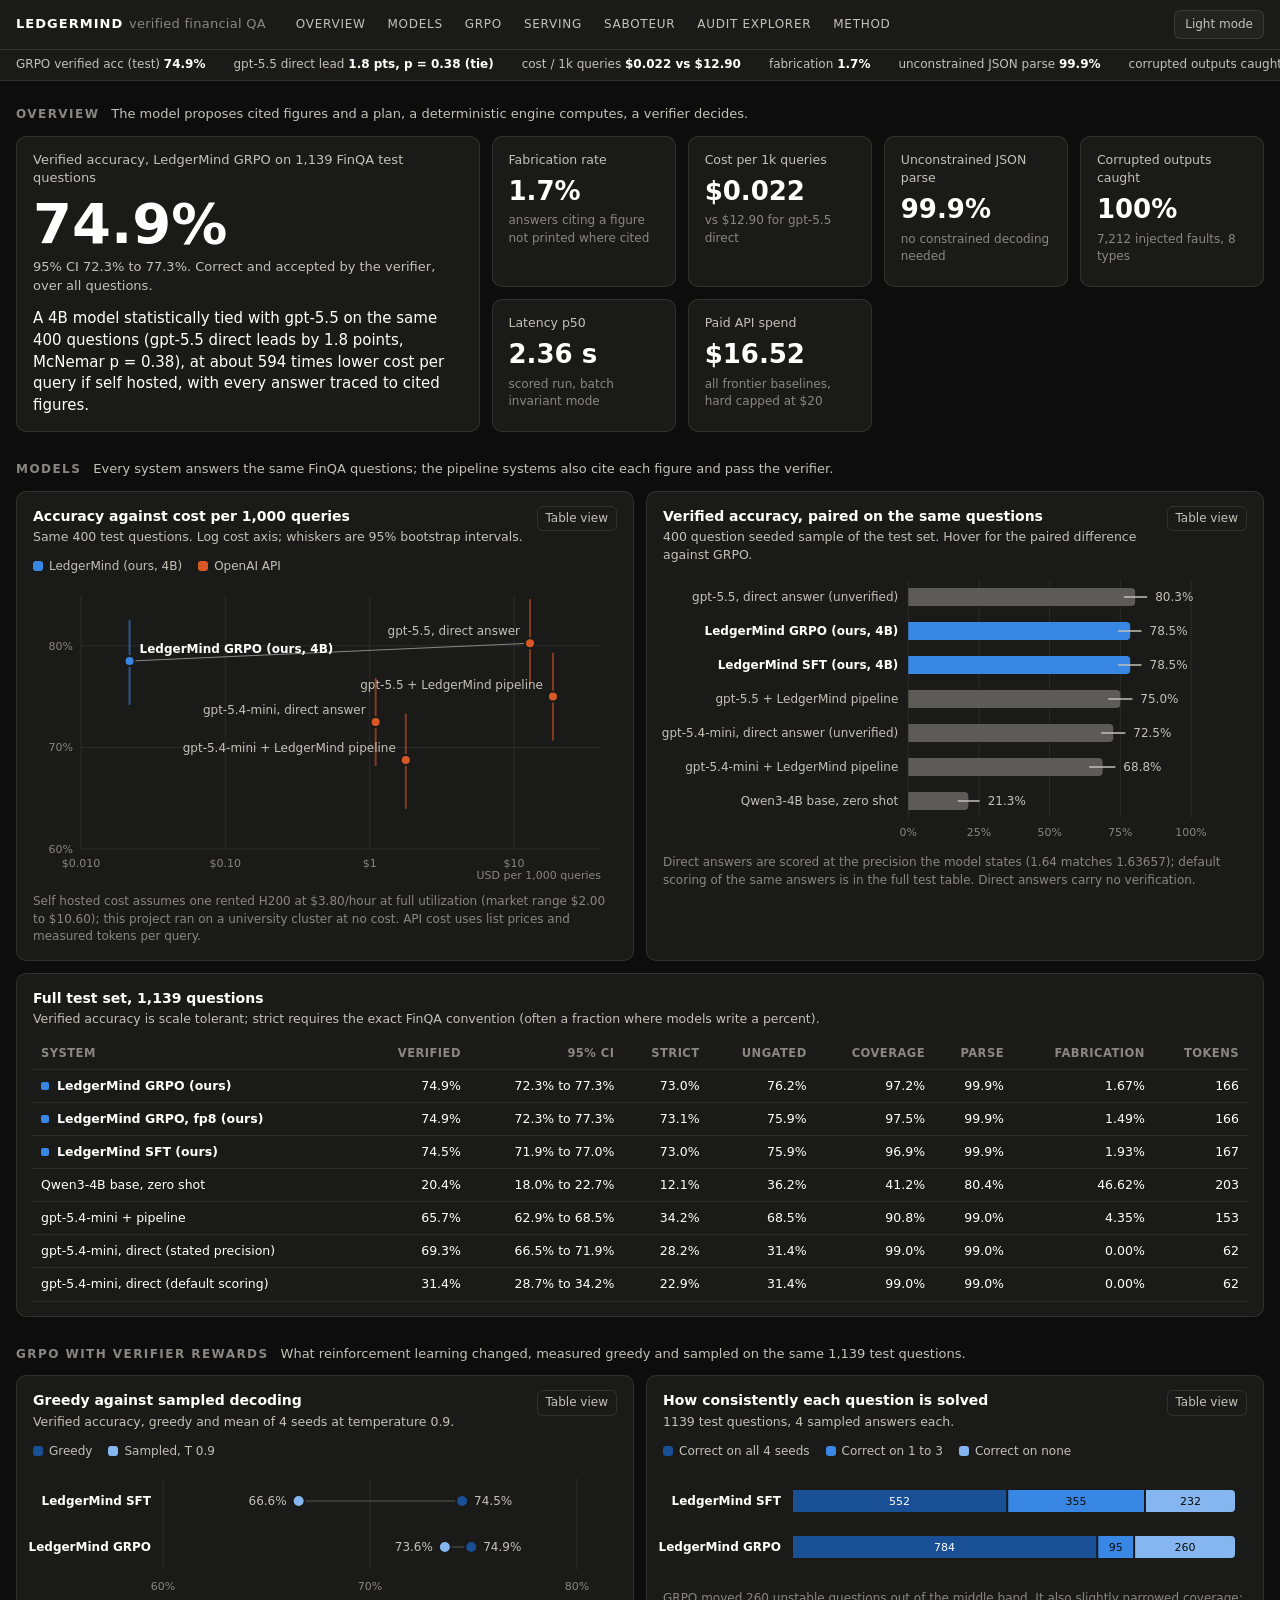
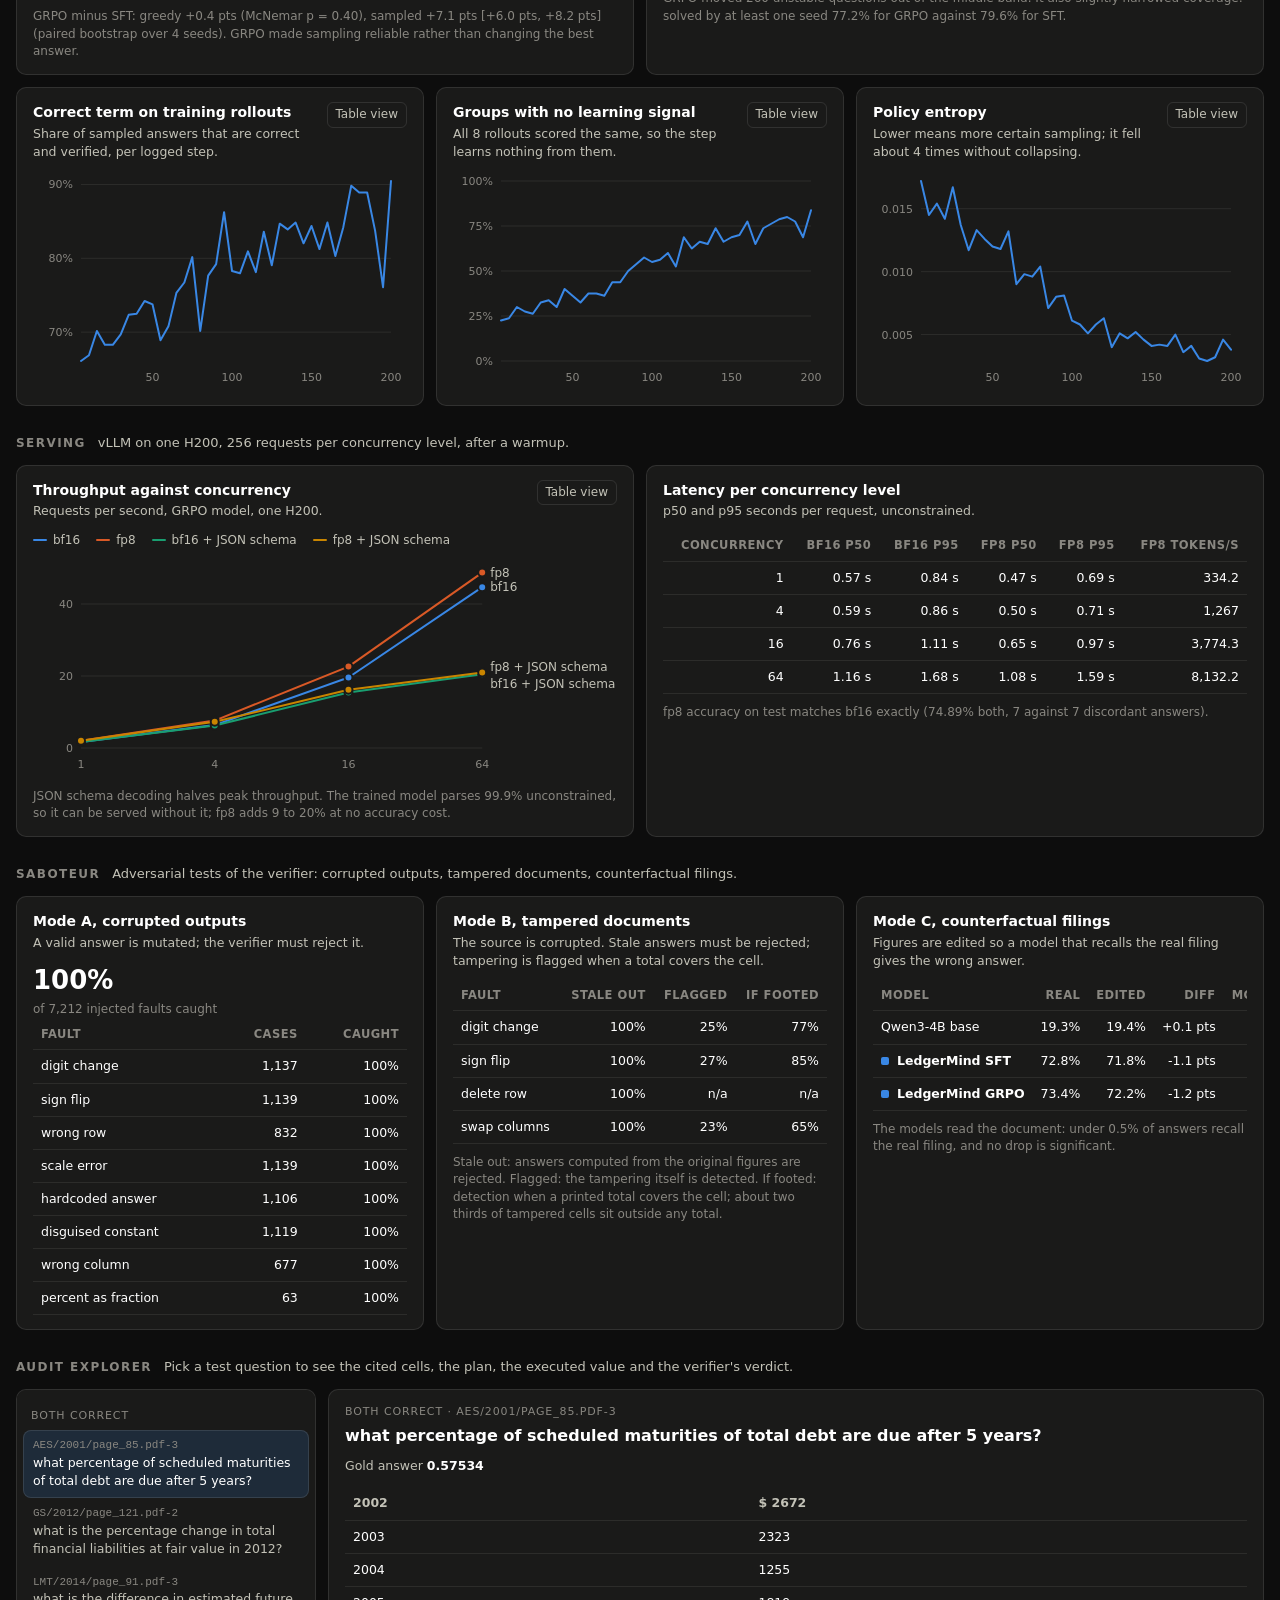
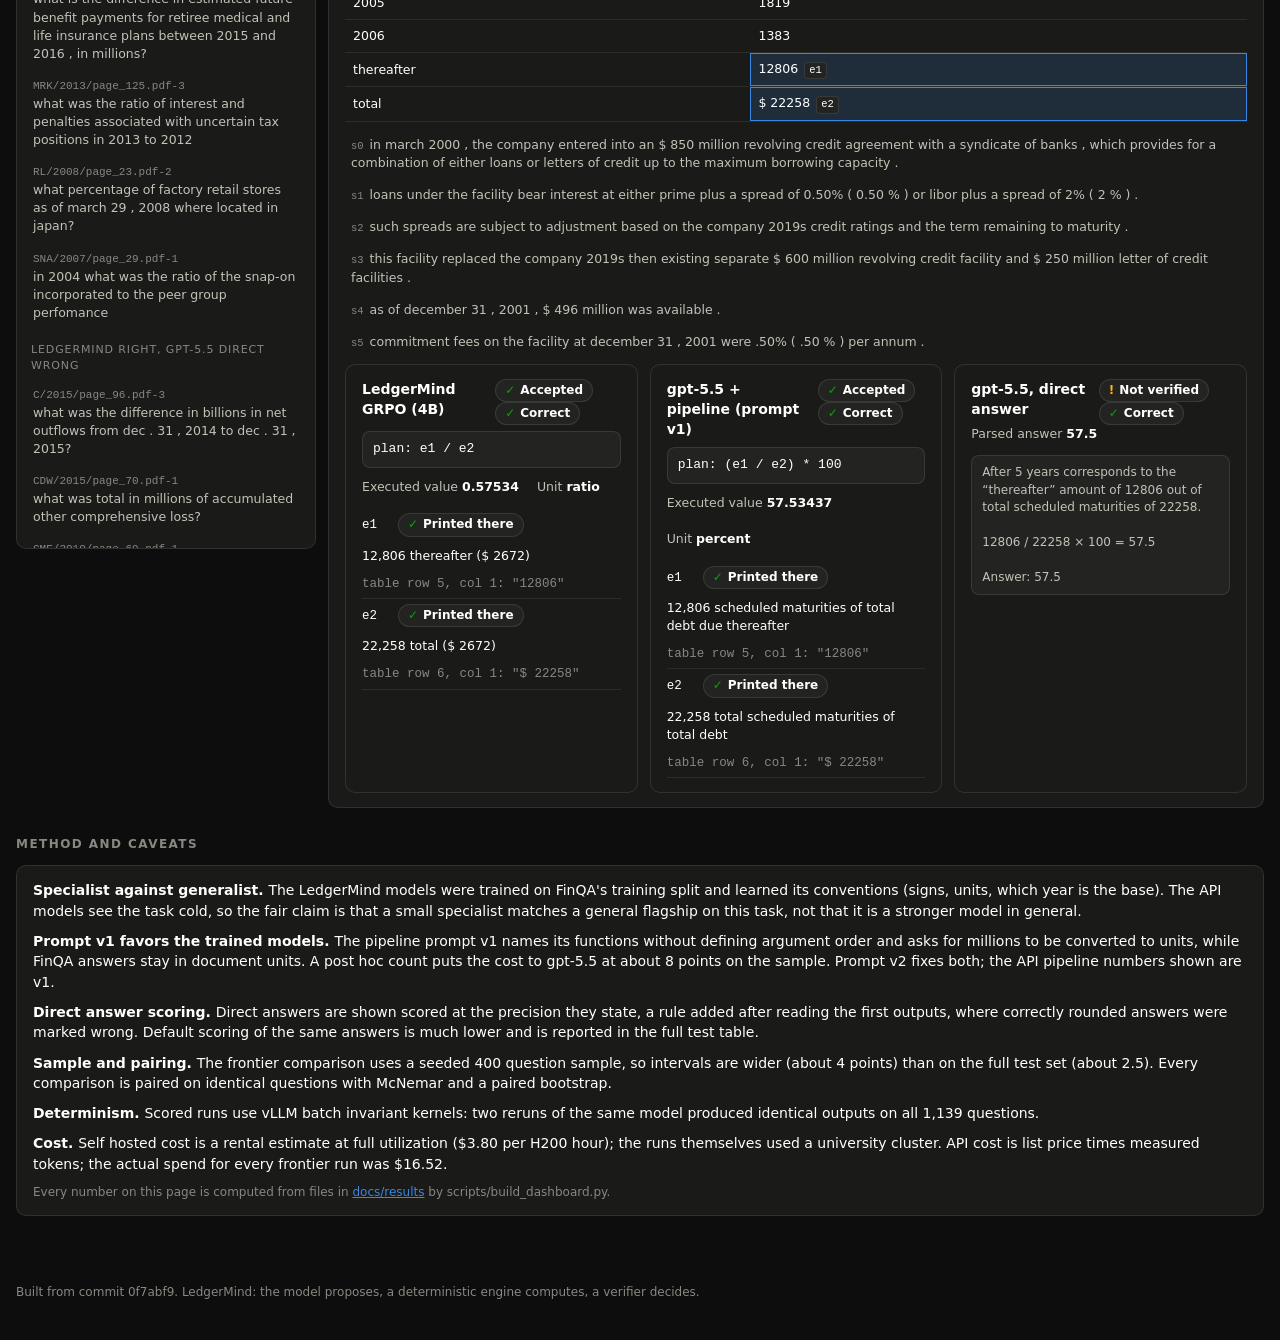
==== docs/index.html @ c59d1a7d "Add a results dashboard with an audit explorer, built from docs/results" ====
<!doctype html>
<html lang="en" data-theme="dark">
<head>
  <meta charset="utf-8">
  <meta name="viewport" content="width=device-width, initial-scale=1">
  <title>LedgerMind Results</title>
  <meta name="description" content="A 4B model that proposes, a deterministic engine that computes, and a verifier that decides every number. Results on FinQA.">
  <link rel="stylesheet" href="dashboard/style.css">
  <script>
    try {
      const saved = localStorage.getItem("ledgermind-theme");
      if (saved === "light" || saved === "dark") document.documentElement.dataset.theme = saved;
    } catch (e) { /* storage unavailable: keep the default */ }
  </script>
</head>
<body>
  <header class="topbar">
    <div class="topbar-inner">
      <div class="brand">LEDGERMIND <span>verified financial QA</span></div>
      <nav class="nav" aria-label="Sections">
        <a href="#overview">Overview</a>
        <a href="#models">Models</a>
        <a href="#rl">GRPO</a>
        <a href="#serving">Serving</a>
        <a href="#saboteur">Saboteur</a>
        <a href="#explorer">Audit explorer</a>
        <a href="#method">Method</a>
      </nav>
      <button class="theme-toggle" id="theme-toggle" type="button">Light mode</button>
    </div>
    <div class="ticker"><div class="ticker-inner" id="ticker"></div></div>
  </header>

  <main>
    <section id="overview">
      <div class="section-head"><h2>Overview</h2>
        <p>The model proposes cited figures and a plan, a deterministic engine computes, a verifier decides.</p></div>
      <div class="hero">
        <div class="panel" id="hero"></div>
        <div class="grid kpis" id="kpis"></div>
      </div>
    </section>

    <section id="models">
      <div class="section-head"><h2>Models</h2>
        <p id="models-sub"></p></div>
      <div class="grid two">
        <div class="panel" id="panel-scatter"></div>
        <div class="panel" id="panel-bars"></div>
      </div>
      <div class="panel" id="panel-fulltest" style="margin-top:12px"></div>
    </section>

    <section id="rl">
      <div class="section-head"><h2>GRPO with verifier rewards</h2>
        <p>What reinforcement learning changed, measured greedy and sampled on the same 1,139 test questions.</p></div>
      <div class="grid two">
        <div class="panel" id="panel-sharpen"></div>
        <div class="panel" id="panel-consistency"></div>
      </div>
      <div class="grid three" style="margin-top:12px" id="training-multiples"></div>
    </section>

    <section id="serving">
      <div class="section-head"><h2>Serving</h2>
        <p>vLLM on one H200, 256 requests per concurrency level, after a warmup.</p></div>
      <div class="grid two">
        <div class="panel" id="panel-throughput"></div>
        <div class="panel" id="panel-latency"></div>
      </div>
    </section>

    <section id="saboteur">
      <div class="section-head"><h2>Saboteur</h2>
        <p>Adversarial tests of the verifier: corrupted outputs, tampered documents, counterfactual filings.</p></div>
      <div class="grid three" id="saboteur-panels"></div>
    </section>

    <section id="explorer">
      <div class="section-head"><h2>Audit explorer</h2>
        <p>Pick a test question to see the cited cells, the plan, the executed value and the verifier's verdict.</p></div>
      <div class="explorer">
        <div class="panel q-list" id="q-list" role="listbox" aria-label="Questions"></div>
        <div class="panel" id="q-detail"></div>
      </div>
    </section>

    <section id="method">
      <div class="section-head"><h2>Method and caveats</h2></div>
      <div class="panel" id="method-notes"></div>
    </section>
  </main>

  <div class="footer" id="footer"></div>
  <div class="tooltip" id="tooltip" role="status"></div>
  <script src="dashboard/app.js"></script>
</body>
</html>
---- docs/dashboard/style.css ----
/* LedgerMind results terminal. Colors are role tokens from the validated reference palette
   (dark and light are stepped separately, not flipped). */
:root {
  color-scheme: dark;
  --page: #0d0d0d;
  --surface-1: #1a1a19;
  --surface-2: #232321;
  --text-primary: #ffffff;
  --text-secondary: #c3c2b7;
  --text-muted: #898781;
  --grid: #2c2c2a;
  --axis: #383835;
  --border: rgba(255, 255, 255, 0.1);
  --series-1: #3987e5;
  --series-2: #d95926;
  --series-3: #199e70;
  --series-4: #c98500;
  --deemph: #5c5b57;
  --wash-1: rgba(57, 135, 229, 0.16);
  --good: #0ca30c;
  --critical: #d03b3b;
  --warning: #fab219;
  --ord-1: #184f95;
  --ord-2: #3987e5;
  --ord-3: #86b6ef;
  --font: system-ui, -apple-system, "Segoe UI", sans-serif;
  --mono: ui-monospace, "SF Mono", Menlo, Consolas, monospace;
}
@media (prefers-color-scheme: light) {
  :root:where(:not([data-theme="dark"])) {
    color-scheme: light;
    --page: #f9f9f7;
    --surface-1: #fcfcfb;
    --surface-2: #f3f2ee;
    --text-primary: #0b0b0b;
    --text-secondary: #52514e;
    --text-muted: #898781;
    --grid: #e1e0d9;
    --axis: #c3c2b7;
    --border: rgba(11, 11, 11, 0.1);
    --series-1: #2a78d6;
    --series-2: #eb6834;
    --series-3: #1baf7a;
    --series-4: #eda100;
    --deemph: #b4b2aa;
    --wash-1: rgba(42, 120, 214, 0.14);
    --ord-1: #184f95;
    --ord-2: #2a78d6;
    --ord-3: #86b6ef;
  }
}
:root[data-theme="light"] {
  color-scheme: light;
  --page: #f9f9f7;
  --surface-1: #fcfcfb;
  --surface-2: #f3f2ee;
  --text-primary: #0b0b0b;
  --text-secondary: #52514e;
  --text-muted: #898781;
  --grid: #e1e0d9;
  --axis: #c3c2b7;
  --border: rgba(11, 11, 11, 0.1);
  --series-1: #2a78d6;
  --series-2: #eb6834;
  --series-3: #1baf7a;
  --series-4: #eda100;
  --deemph: #b4b2aa;
  --wash-1: rgba(42, 120, 214, 0.14);
  --ord-1: #184f95;
  --ord-2: #2a78d6;
  --ord-3: #86b6ef;
}

* { box-sizing: border-box; }
html, body { margin: 0; }
body {
  background: var(--page);
  color: var(--text-primary);
  font: 14px/1.45 var(--font);
  -webkit-font-smoothing: antialiased;
}
a { color: var(--series-1); }
code, .mono { font-family: var(--mono); font-size: 12.5px; }

/* Top bar and ticker */
.topbar {
  position: sticky; top: 0; z-index: 20;
  background: var(--surface-1);
  border-bottom: 1px solid var(--border);
}
.topbar-inner {
  max-width: 1280px; margin: 0 auto; padding: 10px 16px;
  display: flex; align-items: center; gap: 20px; flex-wrap: wrap;
}
.brand { font-weight: 700; letter-spacing: 0.08em; font-size: 13px; }
.brand span { color: var(--text-muted); font-weight: 500; letter-spacing: 0.02em; }
.nav { display: flex; gap: 2px; flex-wrap: wrap; flex: 1; }
.nav a {
  color: var(--text-secondary); text-decoration: none; font-size: 12px;
  letter-spacing: 0.06em; text-transform: uppercase; padding: 6px 10px; border-radius: 6px;
}
.nav a:hover, .nav a:focus-visible { background: var(--surface-2); color: var(--text-primary); }
.theme-toggle {
  background: var(--surface-2); color: var(--text-secondary); border: 1px solid var(--border);
  border-radius: 6px; padding: 5px 10px; font: inherit; font-size: 12px; cursor: pointer;
}
.ticker {
  border-top: 1px solid var(--border); overflow: hidden; white-space: nowrap;
  font-size: 12px; color: var(--text-secondary);
}
.ticker-inner { max-width: 1280px; margin: 0 auto; padding: 6px 16px; display: flex; gap: 28px; overflow-x: auto; }
.ticker b { color: var(--text-primary); font-weight: 600; font-variant-numeric: tabular-nums; }

main { max-width: 1280px; margin: 0 auto; padding: 16px; }
section { margin: 0 0 28px; scroll-margin-top: 110px; }
.section-head { display: flex; align-items: baseline; gap: 12px; margin: 8px 0 12px; flex-wrap: wrap; }
.section-head h2 {
  margin: 0; font-size: 12px; letter-spacing: 0.12em; text-transform: uppercase;
  color: var(--text-muted); font-weight: 600;
}
.section-head p { margin: 0; color: var(--text-secondary); font-size: 13px; }

.grid { display: grid; gap: 12px; }
.grid.kpis { grid-template-columns: repeat(auto-fit, minmax(170px, 1fr)); }
.grid.two { grid-template-columns: repeat(auto-fit, minmax(420px, 1fr)); }
.grid.three { grid-template-columns: repeat(auto-fit, minmax(300px, 1fr)); }
@media (max-width: 520px) { .grid.two, .grid.three { grid-template-columns: 1fr; } }

.panel {
  background: var(--surface-1); border: 1px solid var(--border); border-radius: 10px;
  padding: 14px 16px; min-width: 0;
}
.panel h3 { margin: 0 0 2px; font-size: 14px; font-weight: 600; }
.panel .sub { margin: 0 0 10px; color: var(--text-secondary); font-size: 12.5px; }
.panel .note { margin: 10px 0 0; color: var(--text-muted); font-size: 12px; }
.panel-head { display: flex; justify-content: space-between; gap: 12px; align-items: flex-start; }

/* Hero and stat tiles */
.hero { display: grid; grid-template-columns: minmax(260px, 1.2fr) 2fr; gap: 12px; }
@media (max-width: 860px) { .hero { grid-template-columns: 1fr; } }
.hero-figure { font-size: 56px; font-weight: 650; line-height: 1; margin: 8px 0 6px; }
.hero-label { color: var(--text-secondary); font-size: 13px; }
.hero-claim { margin: 12px 0 0; font-size: 15px; color: var(--text-primary); }
.tile-label { color: var(--text-secondary); font-size: 12.5px; }
.tile-value { font-size: 26px; font-weight: 600; margin: 4px 0 2px; }
.tile-delta { font-size: 12px; color: var(--text-muted); }

/* Charts */
figure { margin: 0; }
.chart { width: 100%; display: block; overflow: visible; }
.chart text { fill: var(--text-muted); font: 11px var(--font); font-variant-numeric: tabular-nums; }
.chart .label { fill: var(--text-secondary); font-size: 12px; }
.chart .label-strong { fill: var(--text-primary); font-size: 12px; font-weight: 600; }
.chart .grid line { stroke: var(--grid); stroke-width: 1; }
.chart .axis line, .chart .axis path { stroke: var(--axis); stroke-width: 1; }
.legend { display: flex; gap: 16px; flex-wrap: wrap; margin: 2px 0 8px; font-size: 12px; color: var(--text-secondary); }
.legend i { display: inline-block; width: 10px; height: 10px; border-radius: 3px; margin-right: 6px; vertical-align: -1px; }
.legend i.line { height: 2px; width: 14px; border-radius: 1px; vertical-align: 3px; }
.view-toggle {
  background: none; border: 1px solid var(--border); color: var(--text-secondary);
  border-radius: 6px; font: inherit; font-size: 12px; padding: 3px 8px; cursor: pointer; white-space: nowrap;
}
.tooltip {
  position: fixed; pointer-events: none; z-index: 50; display: none;
  background: var(--surface-2); border: 1px solid var(--border); border-radius: 8px;
  padding: 8px 10px; font-size: 12px; color: var(--text-secondary); max-width: 320px;
  box-shadow: 0 6px 24px rgba(0, 0, 0, 0.35);
}
.tooltip .tv { color: var(--text-primary); font-weight: 600; font-size: 13px; font-variant-numeric: tabular-nums; }
.tooltip .tk { display: inline-block; width: 12px; height: 2px; margin-right: 6px; vertical-align: 3px; }

/* Tables */
.table-wrap { overflow-x: auto; }
table { border-collapse: collapse; width: 100%; font-size: 12.5px; }
th, td { padding: 7px 8px; text-align: left; border-bottom: 1px solid var(--grid); white-space: nowrap; }
th { color: var(--text-muted); font-weight: 600; font-size: 11.5px; letter-spacing: 0.04em; text-transform: uppercase; }
td.num, th.num { text-align: right; font-variant-numeric: tabular-nums; }
tr.ours td:first-child { font-weight: 600; }
tr.ours td:first-child::before {
  content: ""; display: inline-block; width: 8px; height: 8px; border-radius: 2px;
  background: var(--series-1); margin-right: 8px;
}

/* Status badges: icon + label, never color alone */
.badge {
  display: inline-flex; align-items: center; gap: 5px; font-size: 12px; font-weight: 600;
  border-radius: 999px; padding: 2px 9px; border: 1px solid var(--border); background: var(--surface-2);
}
.badge.good::before { content: "\2713"; color: var(--good); }
.badge.bad::before { content: "\2715"; color: var(--critical); }
.badge.warn::before { content: "!"; color: var(--warning); font-weight: 800; }
.badge.neutral::before { content: "\2022"; color: var(--text-muted); }

/* Audit explorer */
.explorer { display: grid; grid-template-columns: 300px 1fr; gap: 12px; align-items: start; }
@media (max-width: 900px) { .explorer { grid-template-columns: 1fr; } }
.q-list { max-height: 760px; overflow-y: auto; padding: 6px; }
.q-group { color: var(--text-muted); font-size: 11px; letter-spacing: 0.08em; text-transform: uppercase; margin: 12px 8px 6px; }
.q-item {
  display: block; width: 100%; text-align: left; background: none; border: 1px solid transparent;
  color: var(--text-secondary); border-radius: 8px; padding: 7px 9px; font: inherit; font-size: 12.5px; cursor: pointer;
}
.q-item:hover { background: var(--surface-2); color: var(--text-primary); }
.q-item[aria-current="true"] { background: var(--wash-1); color: var(--text-primary); border-color: var(--border); }
.q-item .qid { display: block; font-family: var(--mono); font-size: 11px; color: var(--text-muted); }
.q-question { font-size: 16px; font-weight: 600; margin: 4px 0 10px; }
.kv { display: flex; gap: 18px; flex-wrap: wrap; font-size: 12.5px; color: var(--text-secondary); margin-bottom: 12px; }
.kv b { color: var(--text-primary); font-variant-numeric: tabular-nums; }
.doc-table td, .doc-table th { white-space: normal; }
.doc-table td { font-variant-numeric: tabular-nums; }
.doc-table td.first-row { color: var(--text-secondary); font-weight: 600; }
.doc-table td.cited { background: var(--wash-1); box-shadow: inset 0 0 0 1px var(--series-1); }
.doc-table td.cited.fail { box-shadow: inset 0 0 0 1px var(--critical); }
.cite-tag {
  display: inline-block; font-family: var(--mono); font-size: 10.5px; color: var(--text-primary);
  background: var(--surface-2); border: 1px solid var(--border); border-radius: 4px; padding: 0 4px; margin-left: 6px;
}
.sentences { font-size: 12.5px; color: var(--text-secondary); max-height: 220px; overflow-y: auto; margin-top: 10px; }
.sentences p { margin: 0 0 6px; padding: 4px 6px; border-radius: 6px; }
.sentences p.cited { background: var(--wash-1); color: var(--text-primary); box-shadow: inset 2px 0 0 var(--series-1); }
.sentences .sn { font-family: var(--mono); font-size: 10.5px; color: var(--text-muted); margin-right: 6px; }
.plan {
  font-family: var(--mono); font-size: 13px; background: var(--surface-2); border: 1px solid var(--border);
  border-radius: 8px; padding: 8px 10px; margin: 6px 0 10px; overflow-x: auto; white-space: pre;
}
.checks { list-style: none; margin: 0; padding: 0; font-size: 12.5px; }
.checks li { display: flex; gap: 10px; align-items: baseline; padding: 5px 0; border-bottom: 1px solid var(--grid); flex-wrap: wrap; }
.checks .cid { font-family: var(--mono); color: var(--text-primary); min-width: 26px; }
.answer-cols { display: grid; grid-template-columns: repeat(auto-fit, minmax(260px, 1fr)); gap: 12px; margin-top: 12px; }
.direct-text {
  font-size: 12px; color: var(--text-secondary); background: var(--surface-2); border-radius: 8px; padding: 8px 10px;
  white-space: pre-wrap; max-height: 180px; overflow-y: auto; border: 1px solid var(--border);
}
.footer { color: var(--text-muted); font-size: 12px; padding: 24px 16px 40px; max-width: 1280px; margin: 0 auto; }
.empty { color: var(--text-muted); font-size: 13px; padding: 12px 0; }
@media (prefers-reduced-motion: no-preference) { .q-item, .nav a { transition: background 120ms; } }
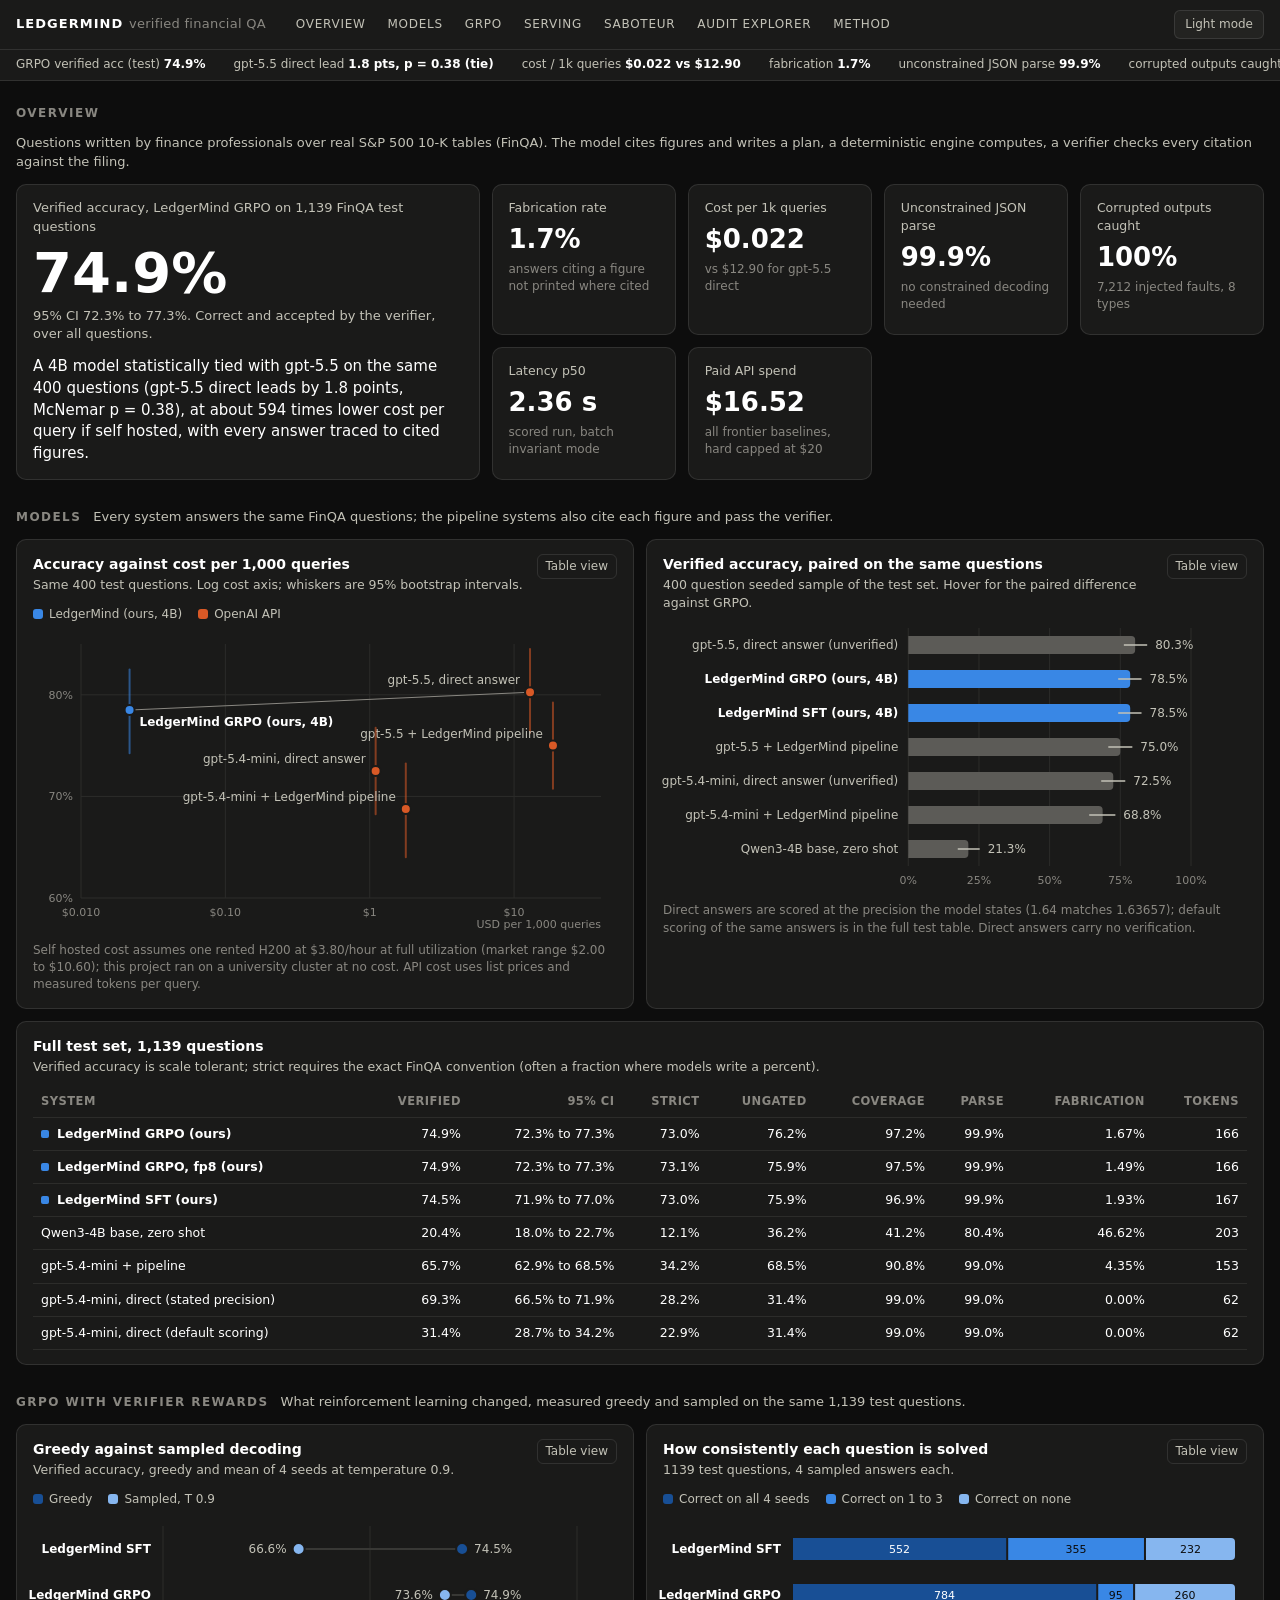
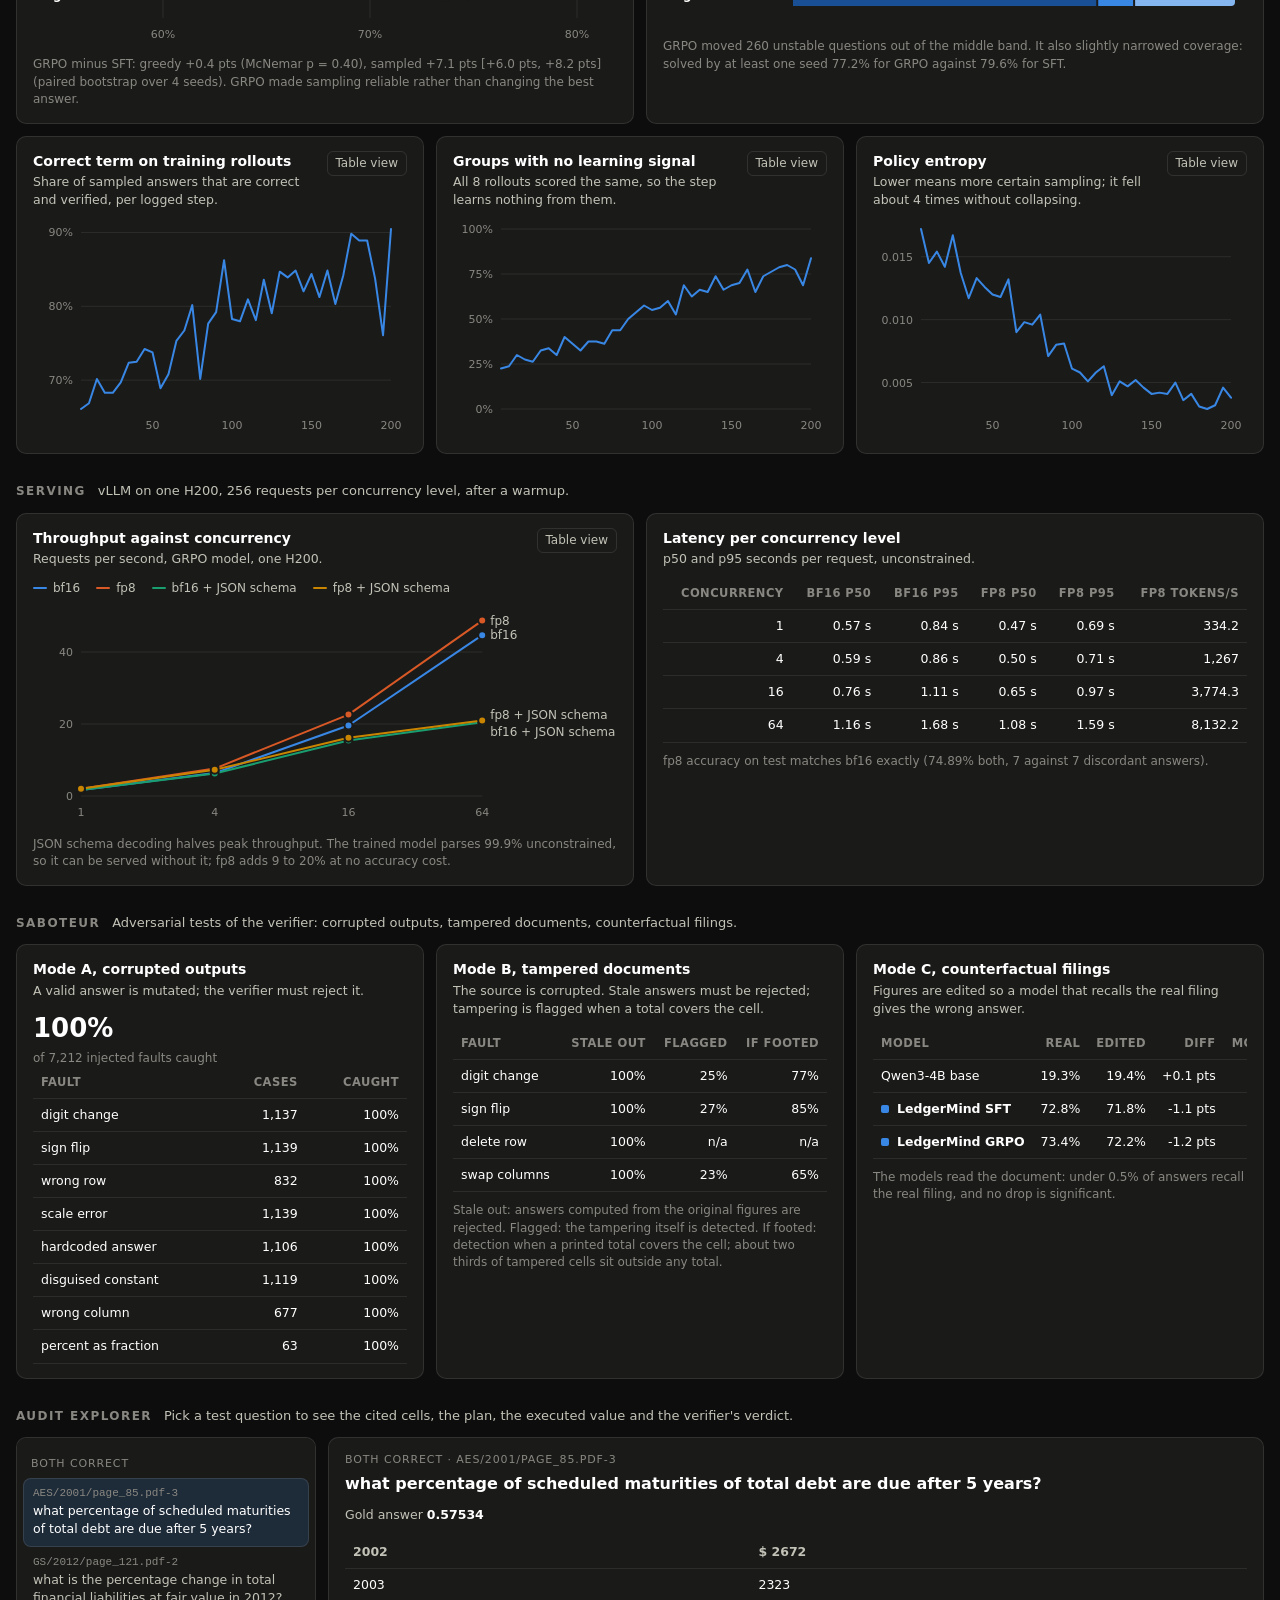
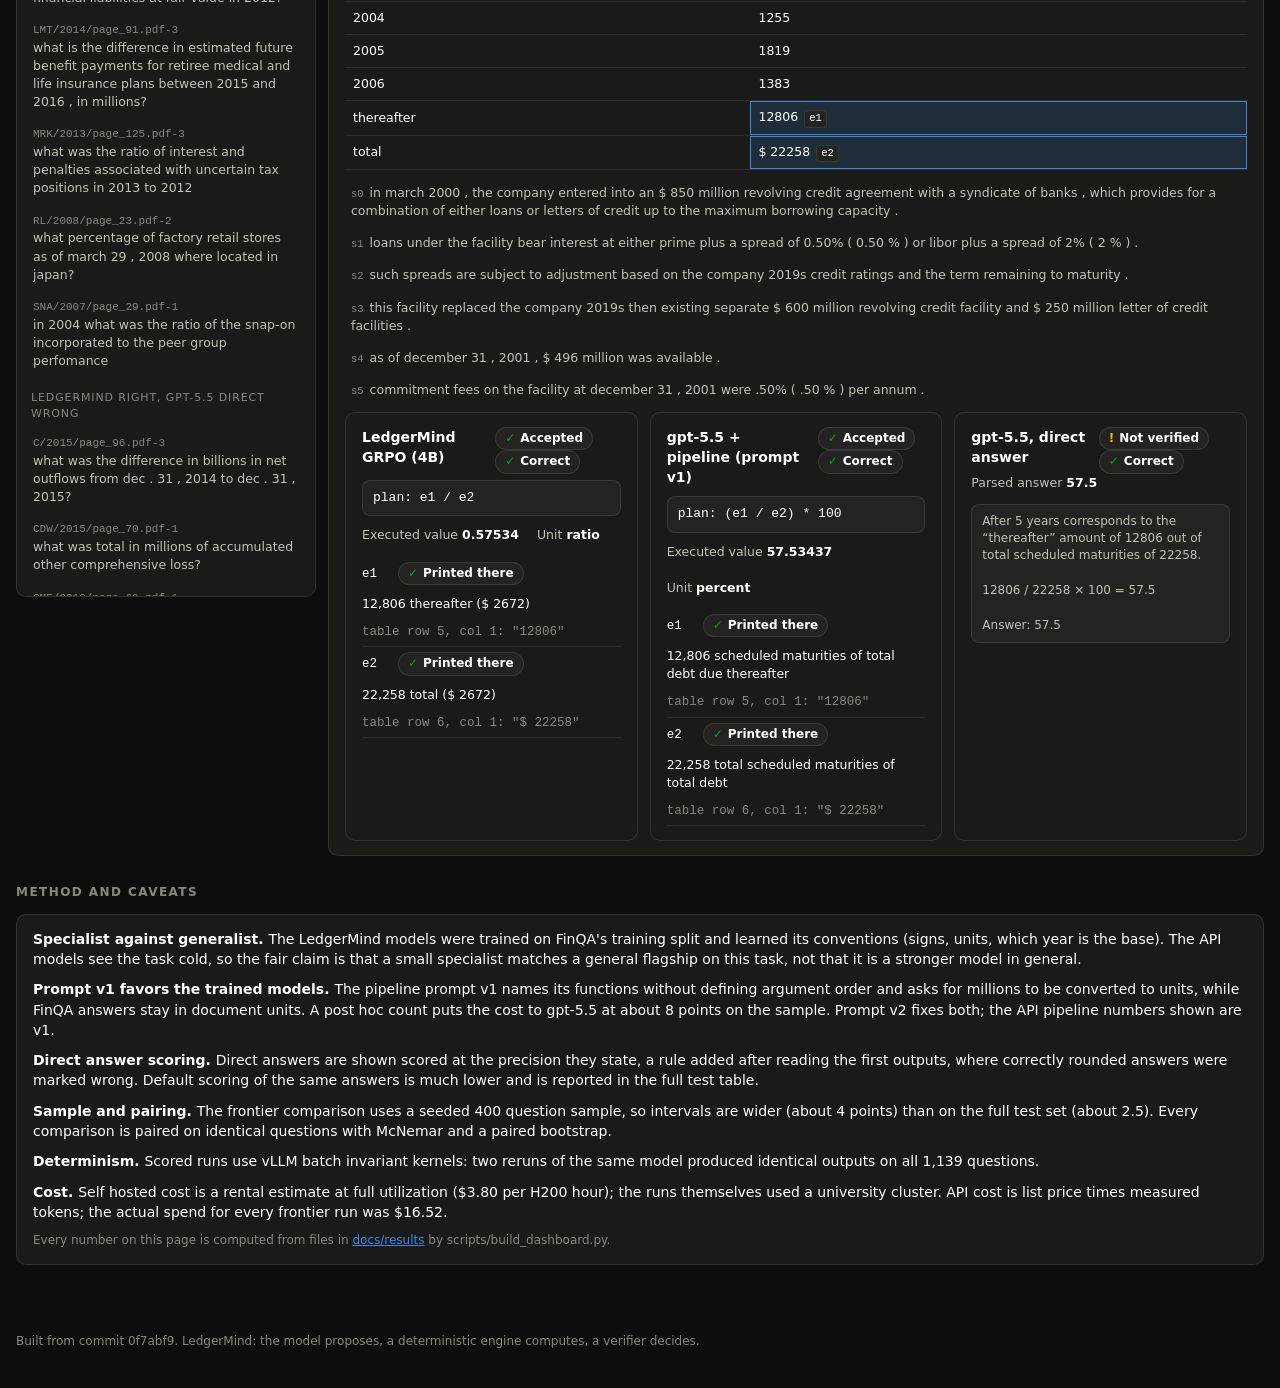
==== commit 2d826818: "Explain the benchmark in one line on the dashboard" ====
--- a/docs/index.html
+++ b/docs/index.html
@@ -34,7 +34,7 @@
   <main>
     <section id="overview">
       <div class="section-head"><h2>Overview</h2>
-        <p>The model proposes cited figures and a plan, a deterministic engine computes, a verifier decides.</p></div>
+        <p>Questions written by finance professionals over real S&amp;P 500 10-K tables (FinQA). The model cites figures and writes a plan, a deterministic engine computes, a verifier checks every citation against the filing.</p></div>
       <div class="hero">
         <div class="panel" id="hero"></div>
         <div class="grid kpis" id="kpis"></div>
@@ -93,6 +93,7 @@
 
   <div class="footer" id="footer"></div>
   <div class="tooltip" id="tooltip" role="status"></div>
+  <script src="dashboard/audit.js"></script>
   <script src="dashboard/app.js"></script>
 </body>
 </html>
